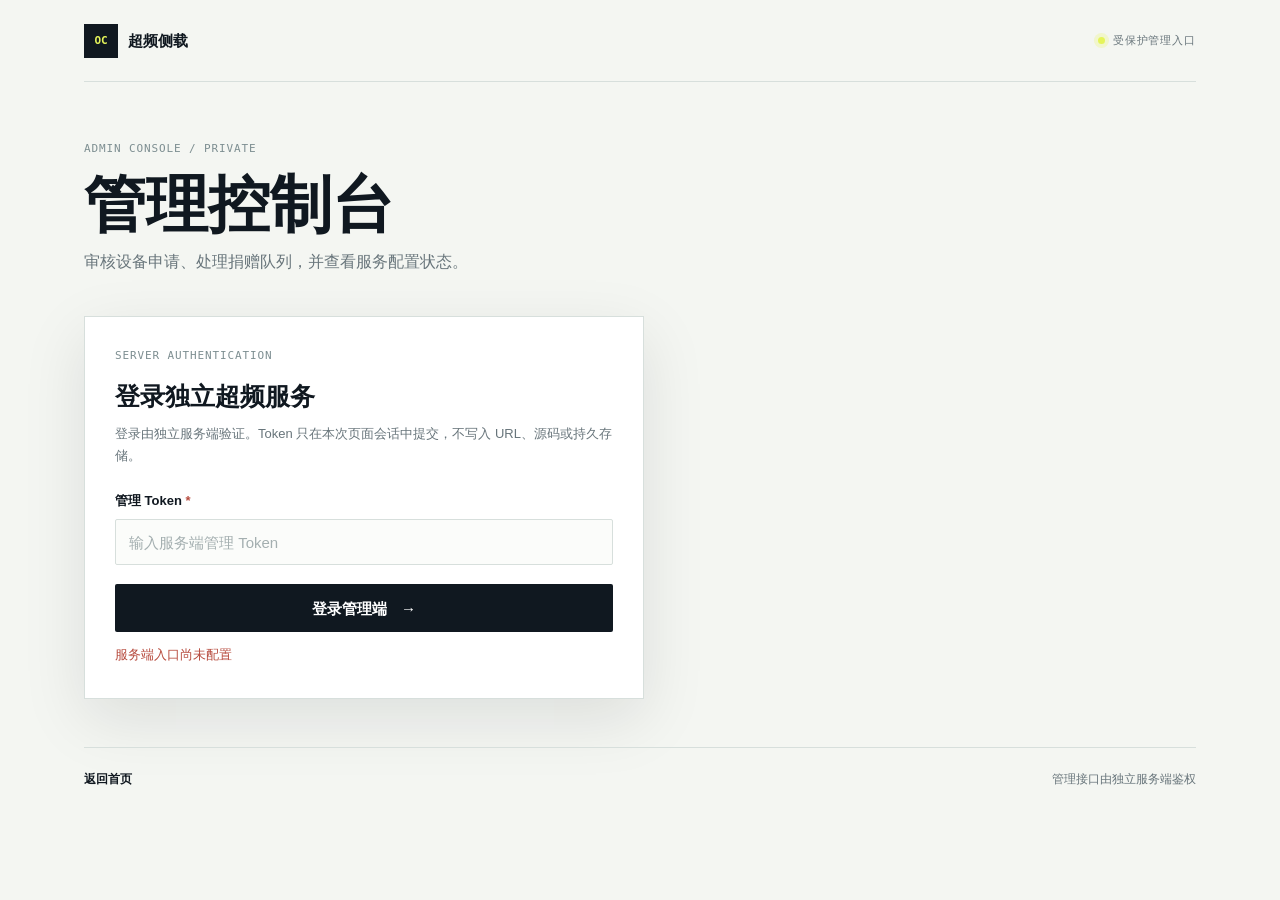
==== admin.html @ ce65103f "建立独立超频公开网站" ====
<!doctype html>
<html lang="zh-CN">
<head>
  <meta charset="utf-8">
  <meta name="viewport" content="width=device-width, initial-scale=1, viewport-fit=cover">
  <meta name="theme-color" content="#101820">
  <meta name="referrer" content="no-referrer">
  <title>管理控制台 · 超频侧载</title>
  <link rel="stylesheet" href="styles.css">
</head>
<body data-page="admin">
  <div class="site-shell compact-shell">
    <header class="topbar">
      <a class="wordmark" href="index.html" aria-label="超频侧载首页"><span class="wordmark-mark" aria-hidden="true">OC</span><span>超频侧载</span></a>
      <span class="service-state"><i class="state-dot"></i>受保护管理入口</span>
    </header>

    <main class="flow-main admin-main">
      <div class="flow-heading">
        <div class="eyebrow">ADMIN CONSOLE / PRIVATE</div>
        <h1>管理控制台</h1>
        <p>审核设备申请、处理捐赠队列，并查看服务配置状态。</p>
      </div>

      <section class="admin-login" data-admin-login-panel>
        <form class="form-card admin-login-card" data-admin-login novalidate>
          <div class="panel-label">SERVER AUTHENTICATION</div>
          <h2>登录独立超频服务</h2>
          <p class="admin-muted">登录由独立服务端验证。Token 只在本次页面会话中提交，不写入 URL、源码或持久存储。</p>
          <label class="field"><span>管理 Token <b>*</b></span><input name="token" type="password" autocomplete="current-password" required placeholder="输入服务端管理 Token"></label>
          <button class="button button-primary button-wide" type="submit"><span>登录管理端</span><span aria-hidden="true">→</span></button>
          <div class="form-status" data-admin-login-status role="status" aria-live="polite"></div>
        </form>
      </section>

      <section class="admin-dashboard" data-admin-dashboard hidden>
        <div class="admin-toolbar">
          <div><span class="panel-label">SESSION</span><strong data-admin-session-label>已连接</strong></div>
          <button class="button button-secondary button-small" type="button" data-admin-logout>退出登录</button>
        </div>
        <div class="admin-grid">
          <article class="admin-card">
            <div class="admin-card-head"><div><span class="panel-label">DONATION QUEUE</span><h2>捐赠队列</h2></div><button class="icon-button" type="button" data-admin-refresh="queue" title="刷新捐赠队列" aria-label="刷新捐赠队列">↻</button></div>
            <div class="metric-row"><strong data-queue-count>--</strong><span>待处理订单</span></div>
            <div class="admin-list" data-queue-list><div class="empty-state">登录后读取队列</div></div>
          </article>
          <article class="admin-card">
            <div class="admin-card-head"><div><span class="panel-label">REGISTRATION REVIEW</span><h2>注册审核</h2></div><button class="icon-button" type="button" data-admin-refresh="review" title="刷新注册审核" aria-label="刷新注册审核">↻</button></div>
            <div class="metric-row"><strong data-review-count>--</strong><span>待审核申请</span></div>
            <div class="admin-list" data-review-list><div class="empty-state">登录后读取审核列表</div></div>
          </article>
          <article class="admin-card">
            <div class="admin-card-head"><div><span class="panel-label">DEVICE POLICY</span><h2>设备名单</h2></div><button class="icon-button" type="button" data-admin-refresh="policy" title="刷新设备名单" aria-label="刷新设备名单">↻</button></div>
            <div class="policy-stats"><div><strong data-allow-count>--</strong><span>白名单</span></div><div><strong data-deny-count>--</strong><span>黑名单</span></div></div>
            <div class="policy-actions"><button class="button button-secondary button-small" type="button" data-policy-action="add-allow">加入白名单</button><button class="button button-danger button-small" type="button" data-policy-action="add-deny">加入黑名单</button></div>
          </article>
          <article class="admin-card">
            <div class="admin-card-head"><div><span class="panel-label">SERVICE CONFIG</span><h2>配置状态</h2></div><button class="icon-button" type="button" data-admin-refresh="config" title="刷新配置状态" aria-label="刷新配置状态">↻</button></div>
            <div class="config-list" data-config-list><div class="empty-state">登录后读取配置状态</div></div>
          </article>
          <article class="admin-card admin-card-wide">
            <div class="admin-card-head"><div><span class="panel-label">DONATION SETTINGS</span><h2>捐赠与邮件</h2></div></div>
            <form class="admin-config-form" data-donation-config-form novalidate>
              <div class="field-row"><label class="field"><span>捐赠金额（元）</span><input name="amount" type="number" min="0.01" step="0.01" required placeholder="例如 9.90"></label><label class="field"><span>收款图 HTTPS 地址</span><input name="payment_image" type="url" placeholder="https://..."></label></div>
              <label class="field"><span>页面公告</span><input name="announcement" maxlength="1000" placeholder="到账后自动发注册链接"></label>
              <label class="check-field"><input name="enabled" type="checkbox">启用捐赠下单</label>
              <label class="check-field"><input name="email_otp_enabled" type="checkbox" checked>启用邮箱验证码</label>
              <button class="button button-secondary button-small" type="submit">保存捐赠设置</button>
            </form>
            <form class="admin-config-form" data-smtp-config-form novalidate>
              <div class="field-row"><label class="field"><span>SMTP 主机</span><input name="host" required placeholder="smtp.example.com"></label><label class="field"><span>端口</span><input name="port" type="number" value="465" min="1" max="65535" required></label></div>
              <div class="field-row"><label class="field"><span>发件地址</span><input name="sender" type="email" required placeholder="noreply@example.com"></label><label class="field"><span>用户名</span><input name="username" autocomplete="off"></label></div>
              <label class="field"><span>SMTP 密码</span><input name="password" type="password" autocomplete="new-password" required></label>
              <label class="check-field"><input name="starttls" type="checkbox">使用 STARTTLS</label>
              <button class="button button-secondary button-small" type="submit">保存 SMTP 设置</button>
            </form>
          </article>
          <article class="admin-card admin-card-wide">
            <div class="admin-card-head"><div><span class="panel-label">SIGNED POLICY FILES</span><h2>名单文件</h2></div></div>
            <p class="admin-muted">导入后服务端会重新签名；下载文件包含签名摘要，不包含管理 Token。</p>
            <form class="admin-config-form" data-policy-files-form novalidate>
              <div class="field-row"><label class="field"><span>文件类型</span><select name="name" data-policy-file-name><option value="allowlist">授权名单</option><option value="blacklist">黑名单</option></select></label><label class="field"><span>导入文件</span><input type="file" data-policy-file accept="text/plain,.txt"></label></div>
              <div class="policy-file-actions"><button class="button button-secondary button-small" type="submit">导入并重新签名</button><button class="button button-small" type="button" data-policy-download>下载当前文件</button></div>
            </form>
          </article>
        </div>
        <div class="form-status" data-admin-action-status role="status" aria-live="polite"></div>
      </section>
    </main>
    <footer class="footer"><a href="index.html">返回首页</a><span>管理接口由独立服务端鉴权</span></footer>
  </div>
  <script src="app.js" defer></script>
</body>
</html>
---- styles.css ----
:root {
  color-scheme: light;
  --ink: #101820;
  --ink-soft: #263844;
  --paper: #f4f6f2;
  --card: #ffffff;
  --line: #d7dfdc;
  --muted: #68757b;
  --ice: #cfe6e4;
  --ice-deep: #8fc5c1;
  --acid: #e5f45a;
  --danger: #b74b3e;
  --ok: #237b61;
  --shadow: 0 20px 60px rgba(16, 24, 32, .10);
  font-family: "Segoe UI", Arial, sans-serif;
  color: var(--ink);
  background: var(--paper);
}

* { box-sizing: border-box; }
html { min-width: 320px; background: var(--paper); }
body { min-width: 320px; margin: 0; background: var(--paper); font-size: 15px; line-height: 1.55; -webkit-font-smoothing: antialiased; }
[hidden] { display: none !important; }
a { color: inherit; text-decoration: none; }
button, input { font: inherit; }
button { cursor: pointer; }
button:disabled { cursor: not-allowed; opacity: .6; }
a:focus-visible, button:focus-visible, input:focus-visible { outline: 3px solid rgba(95, 153, 149, .42); outline-offset: 3px; }

.site-shell { width: min(1180px, 100%); margin: 0 auto; padding: 0 34px; }
.compact-shell { max-width: 1180px; }
.topbar { height: 82px; display: flex; align-items: center; justify-content: space-between; border-bottom: 1px solid var(--line); }
.wordmark { display: inline-flex; align-items: center; gap: 10px; font-weight: 800; }
.wordmark-mark { width: 34px; height: 34px; display: grid; place-items: center; background: var(--ink); color: var(--acid); font-family: Consolas, monospace; font-size: 11px; }
.service-state { display: inline-flex; align-items: center; gap: 8px; color: var(--muted); font-family: Consolas, monospace; font-size: 11px; letter-spacing: .08em; text-transform: uppercase; }
.state-dot { width: 7px; height: 7px; border-radius: 50%; background: var(--acid); box-shadow: 0 0 0 4px rgba(229, 244, 90, .25); }
.service-state.is-error .state-dot { background: var(--danger); box-shadow: 0 0 0 4px rgba(183, 75, 62, .14); }
.topbar-link { color: var(--muted); font-family: Consolas, monospace; font-size: 11px; letter-spacing: .08em; text-transform: uppercase; }
.topbar-link:hover { color: var(--ink); }

main { padding: 70px 0 62px; }
.home-intro { max-width: 790px; padding: 10px 0 72px; }
.eyebrow, .panel-label, .panel-index, .trust-number, .side-caption { font-family: Consolas, monospace; font-size: 11px; letter-spacing: .08em; text-transform: uppercase; }
.eyebrow, .panel-label { color: #7d8e91; }
.home-intro h1 { margin: 18px 0 24px; font-size: 78px; line-height: 1.05; font-weight: 800; }
.home-intro h1 em, .side-note h2 em { color: #5f9995; font-style: normal; }
.lede { max-width: 610px; margin: 0; color: var(--muted); font-size: 17px; line-height: 1.8; }
.home-actions { display: flex; flex-wrap: wrap; gap: 12px; margin-top: 34px; }
.button { min-height: 48px; display: inline-flex; align-items: center; justify-content: center; gap: 14px; padding: 0 20px; border: 1px solid transparent; border-radius: 2px; font-weight: 800; transition: transform .2s, background .2s, border-color .2s, box-shadow .2s; }
.button:hover { transform: translateY(-2px); }
.button-primary { background: var(--ink); color: #fff; }
.button-primary:hover { background: var(--ink-soft); box-shadow: 0 10px 24px rgba(16, 24, 32, .15); }
.button-secondary { border-color: #9ab7b3; background: var(--ice); color: var(--ink); }
.button-secondary:hover { background: #b9dcd8; }
.button-small { min-height: 44px; padding: 0 15px; font-size: 13px; white-space: nowrap; }
.button-wide { width: 100%; }
.home-grid { display: grid; grid-template-columns: 1fr 1fr; gap: 16px; }
.feature-panel { min-height: 255px; display: flex; flex-direction: column; align-items: flex-start; padding: 30px; }
.feature-panel-dark { background: var(--ink); color: #fff; }
.feature-panel-accent { background: var(--acid); }
.panel-index { opacity: .64; }
.feature-panel h2 { margin: 38px 0 10px; font-size: 26px; }
.feature-panel p { max-width: 340px; margin: 0; color: rgba(255, 255, 255, .65); line-height: 1.7; }
.feature-panel-accent p { color: #536016; }
.text-link { margin-top: auto; padding-bottom: 3px; border-bottom: 1px solid rgba(255, 255, 255, .42); color: #fff; font-weight: 800; }
.text-link-dark { border-color: rgba(16, 24, 32, .35); color: var(--ink); }
.trust-strip { display: grid; grid-template-columns: repeat(3, 1fr); gap: 18px; padding: 25px 0; border-bottom: 1px solid var(--line); color: var(--muted); }
.trust-strip > div { display: flex; align-items: center; gap: 13px; }
.trust-number { color: #5f9995; }
.status-panel { display: flex; align-items: center; justify-content: space-between; gap: 24px; padding: 20px 0; }
.status-panel strong { display: block; margin-top: 5px; font-size: 15px; }
.status-copy { color: var(--muted); font-size: 13px; }
.footer { display: flex; justify-content: space-between; gap: 20px; padding: 22px 0 30px; border-top: 1px solid var(--line); color: var(--muted); font-size: 12px; }
.footer a { color: var(--ink); font-weight: 700; }

.flow-main { padding-top: 58px; }
.flow-heading { max-width: 700px; margin-bottom: 42px; }
.flow-heading h1 { margin: 16px 0 12px; font-size: 62px; line-height: 1.04; }
.flow-heading p { margin: 0; color: var(--muted); font-size: 16px; }
.form-layout, .donate-layout { display: grid; grid-template-columns: minmax(0, 1fr) 310px; align-items: start; gap: 74px; }
.form-card { padding: 30px; border: 1px solid var(--line); background: var(--card); box-shadow: var(--shadow); }
.field { display: grid; gap: 8px; margin-bottom: 19px; }
.field > span { font-size: 13px; font-weight: 800; }
.field b { color: var(--danger); }
.field input { width: 100%; height: 46px; padding: 0 13px; border: 1px solid var(--line); border-radius: 2px; outline: none; background: #fbfcfa; color: var(--ink); }
.field input::placeholder { color: #a4afb0; }
.field input:focus { border-color: #65a29d; background: #fff; }
.field small { color: var(--muted); font-size: 12px; }
.field-row { display: grid; grid-template-columns: 1fr 1fr; gap: 14px; }
.input-with-action { display: flex; align-items: center; gap: 8px; }
.input-with-action input { min-width: 0; }
.code-hint { color: var(--muted); font-size: 11px; white-space: nowrap; }
.email-field { padding-top: 3px; }
.form-status { min-height: 23px; margin-top: 13px; color: var(--muted); font-size: 13px; }
.form-status.is-ok { color: var(--ok); }
.form-status.is-error { color: var(--danger); }
.form-status.is-loading { color: #5f9995; }
.side-note { padding-top: 6px; }
.side-note-number { color: #7d8e91; font-family: Consolas, monospace; font-size: 12px; }
.side-note h2 { margin: 32px 0 18px; font-size: 32px; line-height: 1.1; }
.side-note p { margin: 0; color: var(--muted); line-height: 1.8; }
.side-rule { width: 58px; height: 3px; margin: 34px 0 17px; background: var(--acid); }
.side-caption { color: #829193; }

.payment-card { position: relative; min-height: 430px; padding: 27px; background: var(--ink); color: #fff; }
.payment-meta, .order-result-head { display: flex; align-items: center; justify-content: space-between; gap: 12px; }
.payment-meta .panel-label { color: #8da3a4; }
.payment-state { color: var(--acid); font-family: Consolas, monospace; font-size: 11px; }
.amount-line { display: flex; align-items: end; justify-content: space-between; padding: 42px 0 17px; border-bottom: 1px solid rgba(255, 255, 255, .16); }
.amount-line span { color: #aab9ba; font-size: 13px; }
.amount-line strong { font-size: 32px; line-height: 1.2; }
.announcement { margin: 19px 0 22px; color: #c2cdcd; line-height: 1.7; white-space: pre-wrap; }
.payment-image-wrap { max-width: 240px; margin: 0 auto; padding: 11px; background: #fff; }
.payment-image-wrap img { display: block; width: 100%; height: auto; }
.payment-unavailable { padding: 16px; border: 1px dashed rgba(255, 255, 255, .27); color: #aab9ba; font-size: 13px; text-align: center; }
.order-result { margin-top: 23px; padding-top: 20px; border-top: 1px solid rgba(255, 255, 255, .16); }
.order-result strong { display: block; margin: 14px 0 5px; font-size: 19px; }
.order-result p { margin: 0 0 16px; color: #aab9ba; font-size: 13px; }
.order-result .button-secondary { border-color: var(--acid); background: var(--acid); }
.live-pill { display: inline-flex; align-items: center; gap: 6px; color: #aab9ba; font-family: Consolas, monospace; font-size: 10px; letter-spacing: .06em; text-transform: uppercase; }
.live-pill i { width: 5px; height: 5px; border-radius: 50%; background: var(--acid); }
.is-unavailable .payment-state { color: #f1a39a; }
.is-unavailable .amount-line strong { color: #94a2a3; }

.admin-main { padding-bottom: 48px; }
.admin-login { max-width: 560px; }
.admin-login-card h2 { margin: 13px 0 7px; font-size: 25px; }
.admin-muted { margin: 0 0 24px; color: var(--muted); font-size: 13px; line-height: 1.7; }
.admin-dashboard[hidden], .admin-login[hidden] { display: none; }
.admin-toolbar { display: flex; align-items: center; justify-content: space-between; margin-bottom: 19px; padding-bottom: 19px; border-bottom: 1px solid var(--line); }
.admin-toolbar strong { display: block; margin-top: 4px; font-size: 14px; }
.admin-grid { display: grid; grid-template-columns: repeat(2, minmax(0, 1fr)); gap: 16px; }
.admin-card { min-height: 250px; padding: 23px; border: 1px solid var(--line); background: var(--card); }
.admin-card-wide { grid-column: 1 / -1; min-height: 0; }
.admin-card-head { display: flex; align-items: flex-start; justify-content: space-between; gap: 14px; }
.admin-card h2 { margin: 7px 0 0; font-size: 21px; }
.icon-button { width: 34px; height: 34px; border: 1px solid var(--line); border-radius: 2px; background: var(--paper); color: var(--ink); font-size: 20px; line-height: 1; }
.metric-row { display: flex; align-items: baseline; gap: 10px; padding: 24px 0 13px; border-bottom: 1px solid var(--line); }
.metric-row strong { font-size: 34px; }
.metric-row span, .policy-stats span { color: var(--muted); font-size: 12px; }
.admin-list { margin-top: 6px; }
.admin-list-row { display: flex; align-items: center; justify-content: space-between; gap: 14px; padding: 12px 0; border-bottom: 1px solid #edf0ee; }
.admin-list-row strong, .admin-list-row span { display: block; }
.admin-list-row strong { max-width: 210px; overflow: hidden; font-size: 12px; text-overflow: ellipsis; white-space: nowrap; }
.admin-list-row span { margin-top: 3px; color: var(--muted); font-size: 11px; }
.text-action { padding: 4px 0; border: 0; background: transparent; color: #438c87; font-size: 11px; font-weight: 800; white-space: nowrap; }
.text-action:hover { text-decoration: underline; }
.text-action-danger { color: var(--danger); }
.empty-state { padding: 17px 0; color: var(--muted); font-size: 12px; }
.policy-stats { display: grid; grid-template-columns: 1fr 1fr; gap: 1px; margin-top: 26px; background: var(--line); }
.policy-stats > div { padding: 16px 13px; background: var(--card); }
.policy-stats strong, .policy-stats span { display: block; }
.policy-stats strong { font-size: 29px; }
.policy-lists { display: grid; grid-template-columns: 1fr 1fr; gap: 14px; margin-top: 17px; }
.policy-lists b { font-size: 11px; }
.policy-list { max-height: 138px; overflow: auto; }
.policy-list-row { display: flex; align-items: center; justify-content: space-between; gap: 6px; padding: 8px 0; border-bottom: 1px solid #edf0ee; }
.policy-list-row code { min-width: 0; overflow: hidden; font-size: 10px; text-overflow: ellipsis; white-space: nowrap; }
.policy-actions { display: flex; flex-wrap: wrap; gap: 8px; margin-top: 19px; }
.button-danger { border-color: #d9aaa5; background: #fff4f2; color: var(--danger); }
.button-danger:hover { background: #ffe7e3; }
.config-list { margin-top: 23px; }
.config-row { display: flex; justify-content: space-between; gap: 15px; padding: 12px 0; border-bottom: 1px solid #edf0ee; font-size: 13px; }
.config-row span { color: var(--muted); }
.config-row strong { font-size: 12px; }
.config-row strong.is-ok { color: var(--ok); }
.config-row strong.is-muted { color: var(--muted); }
.admin-config-form { display: grid; gap: 14px; margin-top: 22px; padding-top: 20px; border-top: 1px solid var(--line); }
.admin-config-form .field { margin: 0; }
.admin-config-form input[type="file"], .admin-config-form select { width: 100%; min-height: 46px; padding: 9px 11px; border: 1px solid var(--line); border-radius: 2px; background: #fbfcfa; color: var(--ink); }
.check-field { display: inline-flex; align-items: center; gap: 9px; width: fit-content; color: var(--muted); font-size: 13px; }
.check-field input { width: 17px; height: 17px; accent-color: var(--ok); }
.policy-file-actions, .row-actions { display: flex; align-items: center; gap: 13px; }
.admin-list-row > div:first-child { min-width: 0; }

@media (max-width: 800px) {
  .site-shell { padding: 0 20px; }
  .home-intro { padding-bottom: 50px; }
  .form-layout, .donate-layout { grid-template-columns: 1fr; gap: 42px; }
  .side-note { order: -1; max-width: 540px; }
  .side-note h2 { margin-top: 17px; }
  .payment-card { min-height: 0; }
  .flow-main { padding-top: 43px; }
}
@media (max-width: 700px) {
  .admin-grid { grid-template-columns: 1fr; }
  .admin-card-wide { grid-column: auto; }
  .admin-toolbar { align-items: flex-start; flex-direction: column; gap: 15px; }
}
@media (max-width: 560px) {
  .topbar { height: 70px; }
  .service-state, .topbar-link { font-size: 9px; }
  .home-intro h1 { font-size: 43px; }
  .flow-heading h1 { font-size: 38px; }
  .lede { font-size: 15px; }
  .home-grid { grid-template-columns: 1fr; }
  .feature-panel { min-height: 215px; }
  .trust-strip { grid-template-columns: 1fr; gap: 10px; }
  .status-panel { align-items: flex-start; flex-direction: column; gap: 7px; }
  .footer { flex-direction: column; gap: 7px; }
  .form-card { padding: 22px 18px; }
  .field-row { grid-template-columns: 1fr; gap: 0; }
  .input-with-action { align-items: stretch; flex-wrap: wrap; }
  .input-with-action input { flex: 1 1 180px; }
  .code-hint { width: 100%; }
  .payment-card { padding: 22px 18px; }
}
@media (prefers-reduced-motion: reduce) {
  *, *::before, *::after { scroll-behavior: auto !important; transition: none !important; }
}
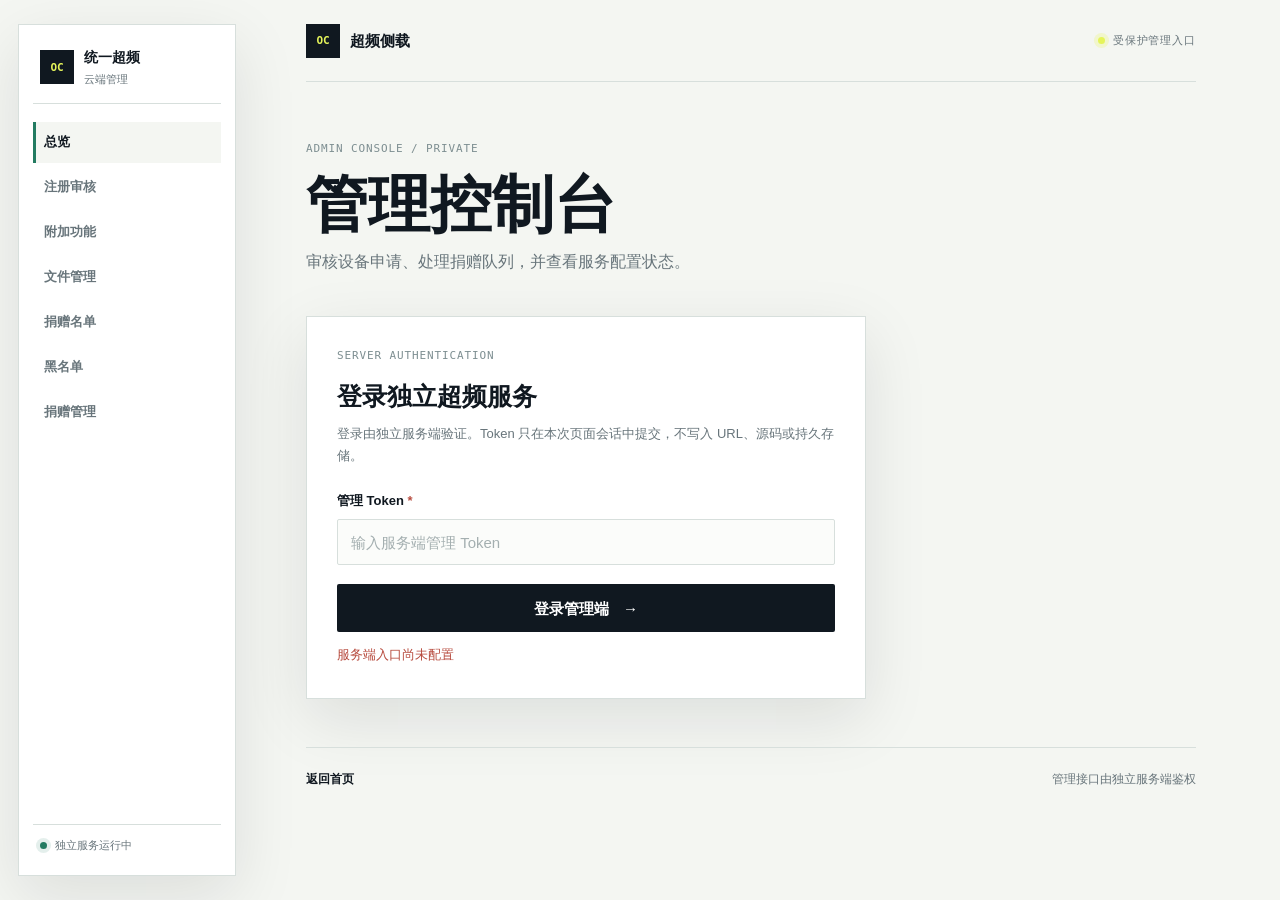
==== commit 45e609e5: "同步云端管理工作台和当前收款码" ====
--- a/admin.html
+++ b/admin.html
@@ -9,7 +9,20 @@
   <link rel="stylesheet" href="styles.css">
 </head>
 <body data-page="admin">
-  <div class="site-shell compact-shell">
+  <div class="site-shell compact-shell admin-shell">
+    <aside class="admin-sidebar" aria-label="云端管理导航">
+      <a class="admin-side-brand" href="index.html"><span class="admin-side-logo">OC</span><span><b>统一超频</b><small>云端管理</small></span></a>
+      <nav class="admin-side-nav">
+        <a class="admin-side-link is-active" href="#admin-dashboard">总览</a>
+        <a class="admin-side-link" href="#admin-review">注册审核</a>
+        <a class="admin-side-link" href="#admin-additional">附加功能</a>
+        <a class="admin-side-link" href="#admin-files">文件管理</a>
+        <a class="admin-side-link" href="#admin-donations">捐赠名单</a>
+        <a class="admin-side-link" href="#admin-blacklist">黑名单</a>
+        <a class="admin-side-link" href="#admin-email">捐赠管理</a>
+      </nav>
+      <div class="admin-side-foot"><i></i><span>独立服务运行中</span></div>
+    </aside>
     <header class="topbar">
       <a class="wordmark" href="index.html" aria-label="超频侧载首页"><span class="wordmark-mark" aria-hidden="true">OC</span><span>超频侧载</span></a>
       <span class="service-state"><i class="state-dot"></i>受保护管理入口</span>
@@ -33,37 +46,39 @@
         </form>
       </section>
 
-      <section class="admin-dashboard" data-admin-dashboard hidden>
+      <section class="admin-dashboard" id="admin-dashboard" data-admin-dashboard hidden>
         <div class="admin-toolbar">
           <div><span class="panel-label">SESSION</span><strong data-admin-session-label>已连接</strong></div>
           <button class="button button-secondary button-small" type="button" data-admin-logout>退出登录</button>
         </div>
         <div class="admin-grid">
-          <article class="admin-card">
+          <article class="admin-card" id="admin-queue">
             <div class="admin-card-head"><div><span class="panel-label">DONATION QUEUE</span><h2>捐赠队列</h2></div><button class="icon-button" type="button" data-admin-refresh="queue" title="刷新捐赠队列" aria-label="刷新捐赠队列">↻</button></div>
             <div class="metric-row"><strong data-queue-count>--</strong><span>待处理订单</span></div>
             <div class="admin-list" data-queue-list><div class="empty-state">登录后读取队列</div></div>
           </article>
-          <article class="admin-card">
+          <article class="admin-card" id="admin-review">
             <div class="admin-card-head"><div><span class="panel-label">REGISTRATION REVIEW</span><h2>注册审核</h2></div><button class="icon-button" type="button" data-admin-refresh="review" title="刷新注册审核" aria-label="刷新注册审核">↻</button></div>
             <div class="metric-row"><strong data-review-count>--</strong><span>待审核申请</span></div>
             <div class="admin-list" data-review-list><div class="empty-state">登录后读取审核列表</div></div>
           </article>
-          <article class="admin-card">
+          <article class="admin-card" id="admin-donations">
             <div class="admin-card-head"><div><span class="panel-label">DEVICE POLICY</span><h2>设备名单</h2></div><button class="icon-button" type="button" data-admin-refresh="policy" title="刷新设备名单" aria-label="刷新设备名单">↻</button></div>
             <div class="policy-stats"><div><strong data-allow-count>--</strong><span>白名单</span></div><div><strong data-deny-count>--</strong><span>黑名单</span></div></div>
             <div class="policy-actions"><button class="button button-secondary button-small" type="button" data-policy-action="add-allow">加入白名单</button><button class="button button-danger button-small" type="button" data-policy-action="add-deny">加入黑名单</button></div>
           </article>
-          <article class="admin-card">
+          <article class="admin-card" id="admin-blacklist">
             <div class="admin-card-head"><div><span class="panel-label">SERVICE CONFIG</span><h2>配置状态</h2></div><button class="icon-button" type="button" data-admin-refresh="config" title="刷新配置状态" aria-label="刷新配置状态">↻</button></div>
             <div class="config-list" data-config-list><div class="empty-state">登录后读取配置状态</div></div>
           </article>
-          <article class="admin-card admin-card-wide">
+          <article class="admin-card admin-card-wide" id="admin-email">
             <div class="admin-card-head"><div><span class="panel-label">DONATION SETTINGS</span><h2>捐赠与邮件</h2></div></div>
             <form class="admin-config-form" data-donation-config-form novalidate>
-              <div class="field-row"><label class="field"><span>捐赠金额（元）</span><input name="amount" type="number" min="0.01" step="0.01" required placeholder="例如 9.90"></label><label class="field"><span>收款图 HTTPS 地址</span><input name="payment_image" type="url" placeholder="https://..."></label></div>
+              <div class="field-row"><label class="field"><span>捐赠金额（元）</span><input name="amount" type="number" min="0.01" step="0.01" required placeholder="例如 9.90"></label><label class="field"><span>微信收款图 HTTPS 地址</span><input name="wechat_payment" type="url" placeholder="https://..."></label></div>
+              <label class="field"><span>支付宝收款图 HTTPS 地址</span><input name="alipay_payment" type="url" placeholder="https://..."></label>
               <label class="field"><span>页面公告</span><input name="announcement" maxlength="1000" placeholder="到账后自动发注册链接"></label>
               <label class="check-field"><input name="enabled" type="checkbox">启用捐赠下单</label>
+              <label class="check-field"><input name="announcement_enabled" type="checkbox" checked>显示公告入口</label>
               <label class="check-field"><input name="email_otp_enabled" type="checkbox" checked>启用邮箱验证码</label>
               <button class="button button-secondary button-small" type="submit">保存捐赠设置</button>
             </form>
@@ -75,13 +90,17 @@
               <button class="button button-secondary button-small" type="submit">保存 SMTP 设置</button>
             </form>
           </article>
-          <article class="admin-card admin-card-wide">
+          <article class="admin-card admin-card-wide" id="admin-files">
             <div class="admin-card-head"><div><span class="panel-label">SIGNED POLICY FILES</span><h2>名单文件</h2></div></div>
             <p class="admin-muted">导入后服务端会重新签名；下载文件包含签名摘要，不包含管理 Token。</p>
             <form class="admin-config-form" data-policy-files-form novalidate>
               <div class="field-row"><label class="field"><span>文件类型</span><select name="name" data-policy-file-name><option value="allowlist">授权名单</option><option value="blacklist">黑名单</option></select></label><label class="field"><span>导入文件</span><input type="file" data-policy-file accept="text/plain,.txt"></label></div>
               <div class="policy-file-actions"><button class="button button-secondary button-small" type="submit">导入并重新签名</button><button class="button button-small" type="button" data-policy-download>下载当前文件</button></div>
             </form>
+          </article>
+          <article class="admin-card admin-card-wide" id="admin-additional">
+            <div class="admin-card-head"><div><span class="panel-label">ADDITIONAL FEATURES</span><h2>附加功能</h2></div></div>
+            <div class="admin-tool-grid"><div><strong>设备授权</strong><span>主板 ID、机型、SoC、内核和驱动由服务端签名校验。</span></div><div><strong>授权清单</strong><span>当前清单和模块公钥使用独立超频密钥，不与 AaTempSpoof 共用。</span></div><div><strong>服务健康</strong><span>API、邮件和收款配置状态会显示在配置卡片中。</span></div></div>
           </article>
         </div>
         <div class="form-status" data-admin-action-status role="status" aria-live="polite"></div>
--- a/styles.css
+++ b/styles.css
@@ -172,6 +172,54 @@
 .check-field input { width: 17px; height: 17px; accent-color: var(--ok); }
 .policy-file-actions, .row-actions { display: flex; align-items: center; gap: 13px; }
 .admin-list-row > div:first-child { min-width: 0; }
+.admin-shell { position: relative; max-width: 1320px; padding-left: 256px; }
+.admin-sidebar { position: fixed; left: max(18px, calc((100vw - 1320px) / 2)); top: 24px; bottom: 24px; width: 218px; display: flex; flex-direction: column; gap: 18px; padding: 18px 14px; border: 1px solid var(--line); background: var(--card); box-shadow: var(--shadow); }
+.admin-side-brand { display: flex; align-items: center; gap: 10px; padding: 4px 7px 15px; border-bottom: 1px solid var(--line); }
+.admin-side-logo { display: grid; width: 34px; height: 34px; place-items: center; background: var(--ink); color: var(--acid); font: 700 11px/1 Consolas, monospace; }
+.admin-side-brand b, .admin-side-brand small { display: block; }.admin-side-brand b { font-size: 14px; }.admin-side-brand small { margin-top: 2px; color: var(--muted); font-size: 11px; }
+.admin-side-nav { display: grid; gap: 4px; }.admin-side-link { display: flex; align-items: center; min-height: 41px; padding: 0 11px; color: var(--muted); font-size: 13px; font-weight: 750; }.admin-side-link:hover, .admin-side-link.is-active { background: var(--paper); color: var(--ink); }.admin-side-link.is-active { box-shadow: inset 3px 0 0 var(--ok); }
+.admin-side-foot { display: flex; align-items: center; gap: 8px; margin-top: auto; padding: 12px 7px 3px; border-top: 1px solid var(--line); color: var(--muted); font-size: 11px; }.admin-side-foot i { width: 7px; height: 7px; border-radius: 50%; background: var(--ok); box-shadow: 0 0 0 4px rgba(35,123,97,.12); }
+.admin-tool-grid { display: grid; grid-template-columns: repeat(3, minmax(0,1fr)); gap: 1px; margin-top: 20px; background: var(--line); }.admin-tool-grid > div { min-height: 118px; padding: 16px; background: var(--card); }.admin-tool-grid strong, .admin-tool-grid span { display: block; }.admin-tool-grid strong { font-size: 13px; }.admin-tool-grid span { margin-top: 9px; color: var(--muted); font-size: 12px; line-height: 1.65; }
+
+.sponsor-page { width: min(100% - 32px, 720px); margin: 0 auto; padding: max(28px, env(safe-area-inset-top)) 0 max(32px, env(safe-area-inset-bottom)); color: #18221d; font-family: "Noto Sans SC", "Segoe UI", system-ui, sans-serif; }
+.sponsor-brand { display: flex; align-items: center; gap: 12px; margin-bottom: 20px; }
+.sponsor-mark { display: grid; width: 42px; height: 42px; place-items: center; border: 1px solid #0a6e45; border-radius: 7px; background: #087a4a; color: #fff; font: 700 18px/1 Consolas, monospace; }
+.sponsor-name { font-size: 18px; font-weight: 750; }
+.sponsor-label { margin-top: 2px; color: #66736c; font-size: 13px; }
+.sponsor-surface { overflow: hidden; border: 1px solid #dce5df; border-radius: 8px; background: #fff; box-shadow: 0 12px 38px rgba(28, 52, 40, .08); }
+.sponsor-intro, .sponsor-stage { padding: 30px; }
+.sponsor-stage { border-top: 1px solid #dce5df; }
+.sponsor-stage[hidden], .sponsor-payment-content[hidden], .sponsor-queue-action[hidden], .sponsor-modal[hidden] { display: none; }
+.sponsor-eyebrow { margin: 0 0 10px; color: #087a4a; font-size: 13px; font-weight: 750; }
+.sponsor-intro h1 { margin: 0; font-size: 34px; line-height: 1.2; }
+.sponsor-lead { max-width: 560px; margin: 14px 0 0; color: #66736c; font-size: 16px; line-height: 1.75; }
+.sponsor-threshold { display: flex; align-items: baseline; justify-content: space-between; gap: 16px; margin-top: 24px; padding: 17px 18px; border-left: 4px solid #c88716; background: #fff6df; }
+.sponsor-threshold span { color: #785410; font-size: 14px; }
+.sponsor-threshold strong { color: #5b3d08; font-size: 20px; }
+.sponsor-stage h2 { margin: 0 0 8px; font-size: 20px; line-height: 1.35; }
+.sponsor-stage-copy { margin: 0 0 22px; color: #66736c; font-size: 14px; line-height: 1.7; }
+.sponsor-stage label:not(.sponsor-confirm) { display: block; margin-bottom: 8px; font-size: 14px; font-weight: 700; }
+.sponsor-stage input[type=email] { width: 100%; height: 48px; padding: 0 13px; border: 1px solid #b8c8bf; border-radius: 6px; outline: none; color: #18221d; background: #fff; }
+.sponsor-stage input[type=email]:focus { border-color: #087a4a; box-shadow: 0 0 0 3px rgba(8, 122, 74, .13); }
+.sponsor-field-note { margin: 8px 0 0; color: #b43c35; font-size: 13px; line-height: 1.55; }
+.sponsor-confirm { display: flex; align-items: flex-start; gap: 10px; margin: 20px 0; color: #3f4d46; font-size: 14px; font-weight: 500; line-height: 1.55; cursor: pointer; }
+.sponsor-confirm input { width: 18px; height: 18px; margin: 1px 0 0; accent-color: #087a4a; }
+.sponsor-primary { width: 100%; min-height: 48px; border: 0; border-radius: 6px; background: #087a4a; color: #fff; font-weight: 750; cursor: pointer; }
+.sponsor-primary:hover { background: #075f3b; }
+.sponsor-primary:disabled { cursor: wait; opacity: .66; }
+.sponsor-message { min-height: 22px; margin: 12px 0 0; color: #b43c35; font-size: 13px; text-align: center; }
+.sponsor-payment-head { display: flex; align-items: flex-start; justify-content: space-between; gap: 18px; margin-bottom: 20px; }
+.sponsor-status { flex: 0 0 auto; padding: 5px 8px; border: 1px solid #9ccbb4; border-radius: 5px; background: #edf8f2; color: #075f3b; font-size: 12px; font-weight: 750; }
+.sponsor-queue-box { margin-bottom: 22px; padding: 18px; border: 1px solid #dce5df; background: #f8faf9; }
+.sponsor-queue-position { color: #18221d; font-size: 22px; font-weight: 800; line-height: 1.3; }
+.sponsor-queue-message { margin: 7px 0 0; color: #66736c; font-size: 14px; line-height: 1.65; }
+.sponsor-queue-action { margin-top: 16px; }
+.sponsor-amount-band { display: grid; grid-template-columns: 1fr auto; align-items: center; gap: 16px; margin-bottom: 24px; padding: 18px; border: 1px solid #e5c77d; background: #fff6df; }
+.sponsor-amount-label { color: #785410; font-size: 13px; }.sponsor-amount-help { margin-top: 5px; color: #705b2d; font-size: 13px; }.sponsor-amount-value { color: #4f3508; font: 800 30px/1 Consolas, monospace; }
+.sponsor-payment-methods { display: grid; grid-template-columns: repeat(2, minmax(0, 1fr)); align-items: start; gap: 18px; }.sponsor-payment-method { min-width: 0; }.sponsor-payment-method-head { min-height: 64px; margin-bottom: 10px; text-align: center; }.sponsor-payment-method-head h3 { margin: 0; font-size: 17px; }.sponsor-payment-method-head p { margin: 4px 0 0; color: #66736c; font-size: 12px; }.sponsor-qr-wrap { width: min(100%, 300px); margin: 0 auto; }.sponsor-qr-wrap img { display: block; width: 100%; height: auto; border: 1px solid #dce5df; }.sponsor-payment-unavailable { padding: 28px 10px; border: 1px dashed #b8c8bf; color: #66736c; font-size: 13px; text-align: center; }
+.sponsor-steps { display: grid; gap: 10px; margin: 22px 0 0; padding: 0; list-style: none; counter-reset: step; }.sponsor-steps li { position: relative; padding-left: 34px; color: #46534c; font-size: 14px; line-height: 1.6; counter-increment: step; }.sponsor-steps li::before { content: counter(step); position: absolute; left: 0; top: 1px; display: grid; width: 23px; height: 23px; place-items: center; border: 1px solid #9fb1a7; border-radius: 50%; color: #075f3b; font: 700 12px/1 Consolas, monospace; }
+.sponsor-timer { margin: 18px 0 0; color: #66736c; font-size: 13px; text-align: center; }.sponsor-success { margin-top: 22px; padding: 16px 18px; border-left: 4px solid #087a4a; background: #edf8f2; color: #28533e; font-size: 14px; line-height: 1.65; }.sponsor-secondary { display: block; margin: 18px auto 0; border: 0; background: transparent; color: #075f3b; font-size: 13px; text-decoration: underline; cursor: pointer; }.sponsor-footer { display: flex; justify-content: space-between; gap: 12px; padding: 18px 4px 0; color: #7a8780; font-size: 12px; }.sponsor-footer a { color: #075f3b; }
+.sponsor-announcement-trigger { position: fixed; top: max(12px, env(safe-area-inset-top)); right: max(14px, env(safe-area-inset-right)); z-index: 25; min-height: 36px; padding: 7px 12px; border: 1px solid #9ccbb4; border-radius: 999px; background: rgba(255,255,255,.94); color: #075f3b; font-size: 12px; font-weight: 750; box-shadow: 0 8px 22px rgba(28,52,40,.12); cursor: pointer; }.sponsor-modal { position: fixed; inset: 0; z-index: 40; display: grid; place-items: center; padding: 24px; background: rgba(24,34,29,.48); }.sponsor-dialog { width: min(100%, 520px); max-height: min(78vh,620px); overflow: auto; border: 1px solid #c6d8ce; border-radius: 12px; background: #fff; box-shadow: 0 24px 70px rgba(18,35,27,.22); }.sponsor-dialog-head { display: flex; align-items: flex-start; justify-content: space-between; gap: 16px; padding: 20px 22px 14px; border-bottom: 1px solid #dce5df; }.sponsor-dialog h2 { margin: 0; font-size: 22px; }.sponsor-dismiss { display: grid; width: 32px; height: 32px; place-items: center; border: 1px solid #dce5df; border-radius: 50%; background: #fff; color: #66736c; font-size: 21px; cursor: pointer; }.sponsor-dialog-body { padding: 20px 22px 22px; color: #3f4d46; font-size: 15px; line-height: 1.75; white-space: pre-wrap; overflow-wrap: anywhere; }.sponsor-dialog .sponsor-primary { width: calc(100% - 44px); margin: 0 22px 22px; }
 
 @media (max-width: 800px) {
   .site-shell { padding: 0 20px; }
@@ -181,11 +229,19 @@
   .side-note h2 { margin-top: 17px; }
   .payment-card { min-height: 0; }
   .flow-main { padding-top: 43px; }
+  .admin-shell { padding-left: 20px; }
+  .admin-sidebar { position: static; width: auto; margin-top: 16px; padding: 10px; }
+  .admin-side-brand { padding-bottom: 10px; }
+  .admin-side-nav { display: flex; gap: 6px; overflow-x: auto; padding-bottom: 2px; }
+  .admin-side-link { flex: 0 0 auto; min-height: 36px; padding: 0 11px; border: 1px solid var(--line); }
+  .admin-side-link.is-active { box-shadow: none; border-color: var(--ok); }
+  .admin-side-foot { display: none; }
 }
 @media (max-width: 700px) {
   .admin-grid { grid-template-columns: 1fr; }
   .admin-card-wide { grid-column: auto; }
   .admin-toolbar { align-items: flex-start; flex-direction: column; gap: 15px; }
+  .admin-tool-grid { grid-template-columns: 1fr; }
 }
 @media (max-width: 560px) {
   .topbar { height: 70px; }
@@ -204,6 +260,19 @@
   .input-with-action input { flex: 1 1 180px; }
   .code-hint { width: 100%; }
   .payment-card { padding: 22px 18px; }
+  .sponsor-page { width: min(100% - 20px, 720px); padding-top: 18px; }
+  .sponsor-intro, .sponsor-stage { padding-left: 20px; padding-right: 20px; }
+  .sponsor-intro { padding-top: 24px; }
+  .sponsor-intro h1 { font-size: 28px; }
+  .sponsor-threshold { align-items: flex-start; flex-direction: column; gap: 4px; }
+  .sponsor-payment-head { gap: 10px; }
+  .sponsor-amount-band { grid-template-columns: 1fr; }
+  .sponsor-amount-value { font-size: 28px; }
+  .sponsor-payment-methods { gap: 10px; }
+  .sponsor-payment-method-head { min-height: 58px; margin-bottom: 8px; }
+  .sponsor-payment-method-head h3 { font-size: 15px; }
+  .sponsor-payment-method-head p { font-size: 11px; }
+  .sponsor-footer { flex-direction: column; }
 }
 @media (prefers-reduced-motion: reduce) {
   *, *::before, *::after { scroll-behavior: auto !important; transition: none !important; }
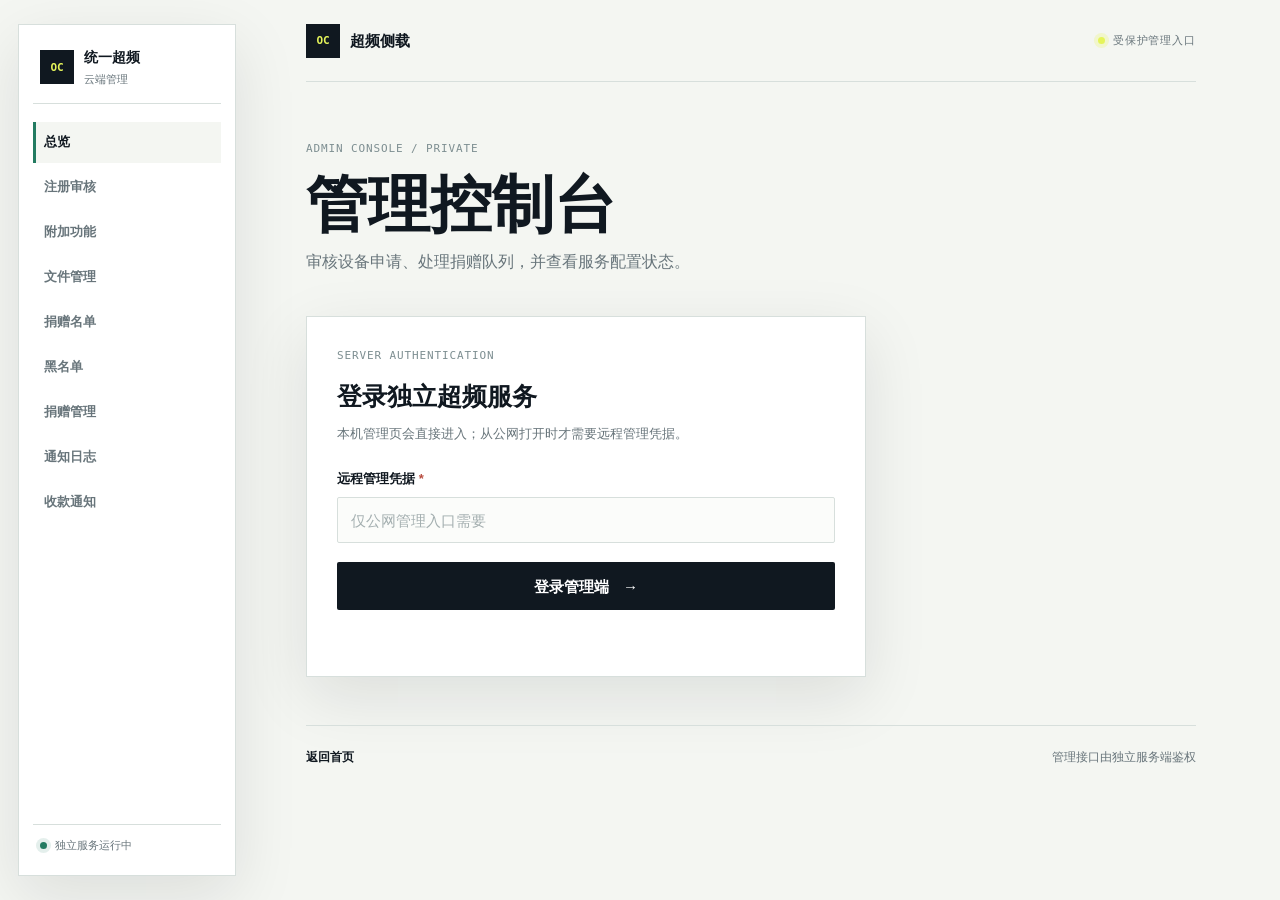
==== commit 1a5376c5: "发布双端通知签名模块和手机配对管理" ====
--- a/admin.html
+++ b/admin.html
@@ -20,6 +20,8 @@
         <a class="admin-side-link" href="#admin-donations">捐赠名单</a>
         <a class="admin-side-link" href="#admin-blacklist">黑名单</a>
         <a class="admin-side-link" href="#admin-email">捐赠管理</a>
+        <a class="admin-side-link" href="#admin-notifications">通知日志</a>
+        <a class="admin-side-link" href="#admin-payment-notifications">收款通知</a>
       </nav>
       <div class="admin-side-foot"><i></i><span>独立服务运行中</span></div>
     </aside>
@@ -39,8 +41,8 @@
         <form class="form-card admin-login-card" data-admin-login novalidate>
           <div class="panel-label">SERVER AUTHENTICATION</div>
           <h2>登录独立超频服务</h2>
-          <p class="admin-muted">登录由独立服务端验证。Token 只在本次页面会话中提交，不写入 URL、源码或持久存储。</p>
-          <label class="field"><span>管理 Token <b>*</b></span><input name="token" type="password" autocomplete="current-password" required placeholder="输入服务端管理 Token"></label>
+          <p class="admin-muted">本机管理页会直接进入；从公网打开时才需要远程管理凭据。</p>
+          <label class="field"><span>远程管理凭据 <b>*</b></span><input name="token" type="password" autocomplete="current-password" required placeholder="仅公网管理入口需要"></label>
           <button class="button button-primary button-wide" type="submit"><span>登录管理端</span><span aria-hidden="true">→</span></button>
           <div class="form-status" data-admin-login-status role="status" aria-live="polite"></div>
         </form>
@@ -102,6 +104,16 @@
             <div class="admin-card-head"><div><span class="panel-label">ADDITIONAL FEATURES</span><h2>附加功能</h2></div></div>
             <div class="admin-tool-grid"><div><strong>设备授权</strong><span>主板 ID、机型、SoC、内核和驱动由服务端签名校验。</span></div><div><strong>授权清单</strong><span>当前清单和模块公钥使用独立超频密钥，不与 AaTempSpoof 共用。</span></div><div><strong>服务健康</strong><span>API、邮件和收款配置状态会显示在配置卡片中。</span></div></div>
           </article>
+          <article class="admin-card admin-card-wide" id="admin-notifications">
+            <div class="admin-card-head"><div><span class="panel-label">PHONE NOTIFICATIONS</span><h2>手机通知日志</h2></div><div class="admin-card-actions"><button class="button button-secondary button-small" type="button" data-phone-pair>复制手机配对密钥</button><button class="icon-button" type="button" data-admin-refresh="notifications" title="刷新手机通知日志" aria-label="刷新手机通知日志">↻</button></div></div>
+            <div class="notification-presence" data-notification-presence>通知设备状态读取中</div>
+            <p class="admin-muted">配对密钥只用于手机到独立超频服务的收款通知签名。</p>
+            <div class="admin-list notification-list" data-notification-list><div class="empty-state">登录后读取手机通知</div></div>
+          </article>
+          <article class="admin-card admin-card-wide" id="admin-payment-notifications">
+            <div class="admin-card-head"><div><span class="panel-label">PAYMENT NOTIFICATIONS</span><h2>收款通知</h2></div><button class="icon-button" type="button" data-admin-refresh="payments" title="刷新收款通知" aria-label="刷新收款通知">↻</button></div>
+            <div class="admin-list notification-list" data-payment-notification-list><div class="empty-state">登录后读取收款通知</div></div>
+          </article>
         </div>
         <div class="form-status" data-admin-action-status role="status" aria-live="polite"></div>
       </section>
--- a/styles.css
+++ b/styles.css
@@ -180,6 +180,8 @@
 .admin-side-nav { display: grid; gap: 4px; }.admin-side-link { display: flex; align-items: center; min-height: 41px; padding: 0 11px; color: var(--muted); font-size: 13px; font-weight: 750; }.admin-side-link:hover, .admin-side-link.is-active { background: var(--paper); color: var(--ink); }.admin-side-link.is-active { box-shadow: inset 3px 0 0 var(--ok); }
 .admin-side-foot { display: flex; align-items: center; gap: 8px; margin-top: auto; padding: 12px 7px 3px; border-top: 1px solid var(--line); color: var(--muted); font-size: 11px; }.admin-side-foot i { width: 7px; height: 7px; border-radius: 50%; background: var(--ok); box-shadow: 0 0 0 4px rgba(35,123,97,.12); }
 .admin-tool-grid { display: grid; grid-template-columns: repeat(3, minmax(0,1fr)); gap: 1px; margin-top: 20px; background: var(--line); }.admin-tool-grid > div { min-height: 118px; padding: 16px; background: var(--card); }.admin-tool-grid strong, .admin-tool-grid span { display: block; }.admin-tool-grid strong { font-size: 13px; }.admin-tool-grid span { margin-top: 9px; color: var(--muted); font-size: 12px; line-height: 1.65; }
+.notification-presence { margin: 13px 0 4px; color: var(--muted); font-size: 12px; }.notification-row { align-items: flex-start; }.notification-row main { min-width: 0; }.notification-row small { flex: 0 0 auto; color: var(--muted); font-size: 11px; white-space: nowrap; }
+.admin-card-actions { display: flex; align-items: center; gap: 8px; }
 
 .sponsor-page { width: min(100% - 32px, 720px); margin: 0 auto; padding: max(28px, env(safe-area-inset-top)) 0 max(32px, env(safe-area-inset-bottom)); color: #18221d; font-family: "Noto Sans SC", "Segoe UI", system-ui, sans-serif; }
 .sponsor-brand { display: flex; align-items: center; gap: 12px; margin-bottom: 20px; }
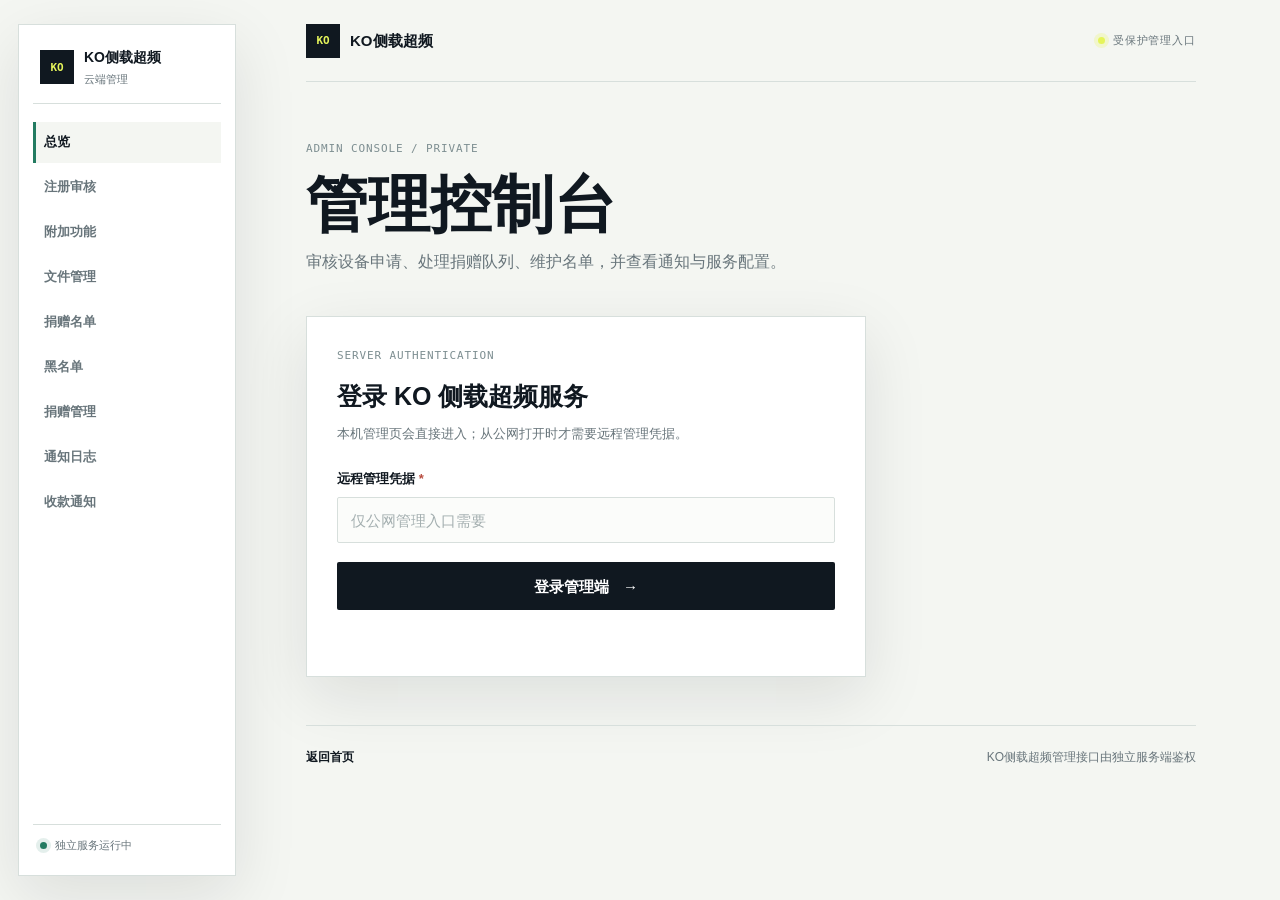
==== commit d14f8778: "发布 KO 侧载超频公开网页和主模块" ====
--- a/admin.html
+++ b/admin.html
@@ -5,13 +5,13 @@
   <meta name="viewport" content="width=device-width, initial-scale=1, viewport-fit=cover">
   <meta name="theme-color" content="#101820">
   <meta name="referrer" content="no-referrer">
-  <title>管理控制台 · 超频侧载</title>
+  <title>管理控制台 · KO侧载超频</title>
   <link rel="stylesheet" href="styles.css">
 </head>
 <body data-page="admin">
   <div class="site-shell compact-shell admin-shell">
     <aside class="admin-sidebar" aria-label="云端管理导航">
-      <a class="admin-side-brand" href="index.html"><span class="admin-side-logo">OC</span><span><b>统一超频</b><small>云端管理</small></span></a>
+      <a class="admin-side-brand" href="index.html"><span class="admin-side-logo">KO</span><span><b>KO侧载超频</b><small>云端管理</small></span></a>
       <nav class="admin-side-nav">
         <a class="admin-side-link is-active" href="#admin-dashboard">总览</a>
         <a class="admin-side-link" href="#admin-review">注册审核</a>
@@ -26,7 +26,7 @@
       <div class="admin-side-foot"><i></i><span>独立服务运行中</span></div>
     </aside>
     <header class="topbar">
-      <a class="wordmark" href="index.html" aria-label="超频侧载首页"><span class="wordmark-mark" aria-hidden="true">OC</span><span>超频侧载</span></a>
+      <a class="wordmark" href="index.html" aria-label="KO侧载超频首页"><span class="wordmark-mark" aria-hidden="true">KO</span><span>KO侧载超频</span></a>
       <span class="service-state"><i class="state-dot"></i>受保护管理入口</span>
     </header>
 
@@ -34,13 +34,13 @@
       <div class="flow-heading">
         <div class="eyebrow">ADMIN CONSOLE / PRIVATE</div>
         <h1>管理控制台</h1>
-        <p>审核设备申请、处理捐赠队列，并查看服务配置状态。</p>
+        <p>审核设备申请、处理捐赠队列、维护名单，并查看通知与服务配置。</p>
       </div>
 
       <section class="admin-login" data-admin-login-panel>
         <form class="form-card admin-login-card" data-admin-login novalidate>
           <div class="panel-label">SERVER AUTHENTICATION</div>
-          <h2>登录独立超频服务</h2>
+          <h2>登录 KO 侧载超频服务</h2>
           <p class="admin-muted">本机管理页会直接进入；从公网打开时才需要远程管理凭据。</p>
           <label class="field"><span>远程管理凭据 <b>*</b></span><input name="token" type="password" autocomplete="current-password" required placeholder="仅公网管理入口需要"></label>
           <button class="button button-primary button-wide" type="submit"><span>登录管理端</span><span aria-hidden="true">→</span></button>
@@ -102,12 +102,12 @@
           </article>
           <article class="admin-card admin-card-wide" id="admin-additional">
             <div class="admin-card-head"><div><span class="panel-label">ADDITIONAL FEATURES</span><h2>附加功能</h2></div></div>
-            <div class="admin-tool-grid"><div><strong>设备授权</strong><span>主板 ID、机型、SoC、内核和驱动由服务端签名校验。</span></div><div><strong>授权清单</strong><span>当前清单和模块公钥使用独立超频密钥，不与 AaTempSpoof 共用。</span></div><div><strong>服务健康</strong><span>API、邮件和收款配置状态会显示在配置卡片中。</span></div></div>
+            <div class="admin-tool-grid"><div><strong>设备授权</strong><span>主板 ID、机型、SoC、内核和驱动由服务端签名校验。</span></div><div><strong>授权清单</strong><span>当前清单和模块公钥使用 KO 侧载超频独立密钥。</span></div><div><strong>服务健康</strong><span>API、邮件和收款配置状态会显示在配置卡片中。</span></div></div>
           </article>
           <article class="admin-card admin-card-wide" id="admin-notifications">
-            <div class="admin-card-head"><div><span class="panel-label">PHONE NOTIFICATIONS</span><h2>手机通知日志</h2></div><div class="admin-card-actions"><button class="button button-secondary button-small" type="button" data-phone-pair>复制手机配对密钥</button><button class="icon-button" type="button" data-admin-refresh="notifications" title="刷新手机通知日志" aria-label="刷新手机通知日志">↻</button></div></div>
+            <div class="admin-card-head"><div><span class="panel-label">PHONE NOTIFICATIONS</span><h2>手机通知日志</h2></div><div class="admin-card-actions"><button class="button button-secondary button-small" type="button" data-phone-pair>复制手机配对密钥</button><button class="button button-small" type="button" data-admin-clear-notifications>清空日志</button><button class="icon-button" type="button" data-admin-refresh="notifications" title="刷新手机通知日志" aria-label="刷新手机通知日志">↻</button></div></div>
             <div class="notification-presence" data-notification-presence>通知设备状态读取中</div>
-            <p class="admin-muted">配对密钥只用于手机到独立超频服务的收款通知签名。</p>
+            <p class="admin-muted">配对密钥只用于手机到 KO 侧载超频服务的收款通知签名。</p>
             <div class="admin-list notification-list" data-notification-list><div class="empty-state">登录后读取手机通知</div></div>
           </article>
           <article class="admin-card admin-card-wide" id="admin-payment-notifications">
@@ -118,7 +118,7 @@
         <div class="form-status" data-admin-action-status role="status" aria-live="polite"></div>
       </section>
     </main>
-    <footer class="footer"><a href="index.html">返回首页</a><span>管理接口由独立服务端鉴权</span></footer>
+    <footer class="footer"><a href="index.html">返回首页</a><span>KO侧载超频管理接口由独立服务端鉴权</span></footer>
   </div>
   <script src="app.js" defer></script>
 </body>
--- a/styles.css
+++ b/styles.css
@@ -70,6 +70,14 @@
 .status-panel { display: flex; align-items: center; justify-content: space-between; gap: 24px; padding: 20px 0; }
 .status-panel strong { display: block; margin-top: 5px; font-size: 15px; }
 .status-copy { color: var(--muted); font-size: 13px; }
+.module-downloads { margin-top: 12px; padding-top: 18px; border-top: 1px solid var(--line); }
+.module-download-row { display: flex; align-items: center; justify-content: space-between; gap: 16px; min-height: 65px; padding: 12px 0; border-bottom: 1px solid var(--line); }
+.module-download-copy { min-width: 0; }
+.module-download-copy strong, .module-download-copy small { display: block; }
+.module-download-copy strong { font-size: 14px; }
+.module-download-copy small { margin-top: 2px; color: var(--muted); font-size: 12px; overflow-wrap: anywhere; }
+.module-download-action { flex: 0 0 auto; color: var(--ok); font-size: 13px; font-weight: 800; white-space: nowrap; }
+.module-download-row:hover .module-download-action { color: var(--ink); }
 .footer { display: flex; justify-content: space-between; gap: 20px; padding: 22px 0 30px; border-top: 1px solid var(--line); color: var(--muted); font-size: 12px; }
 .footer a { color: var(--ink); font-weight: 700; }
 
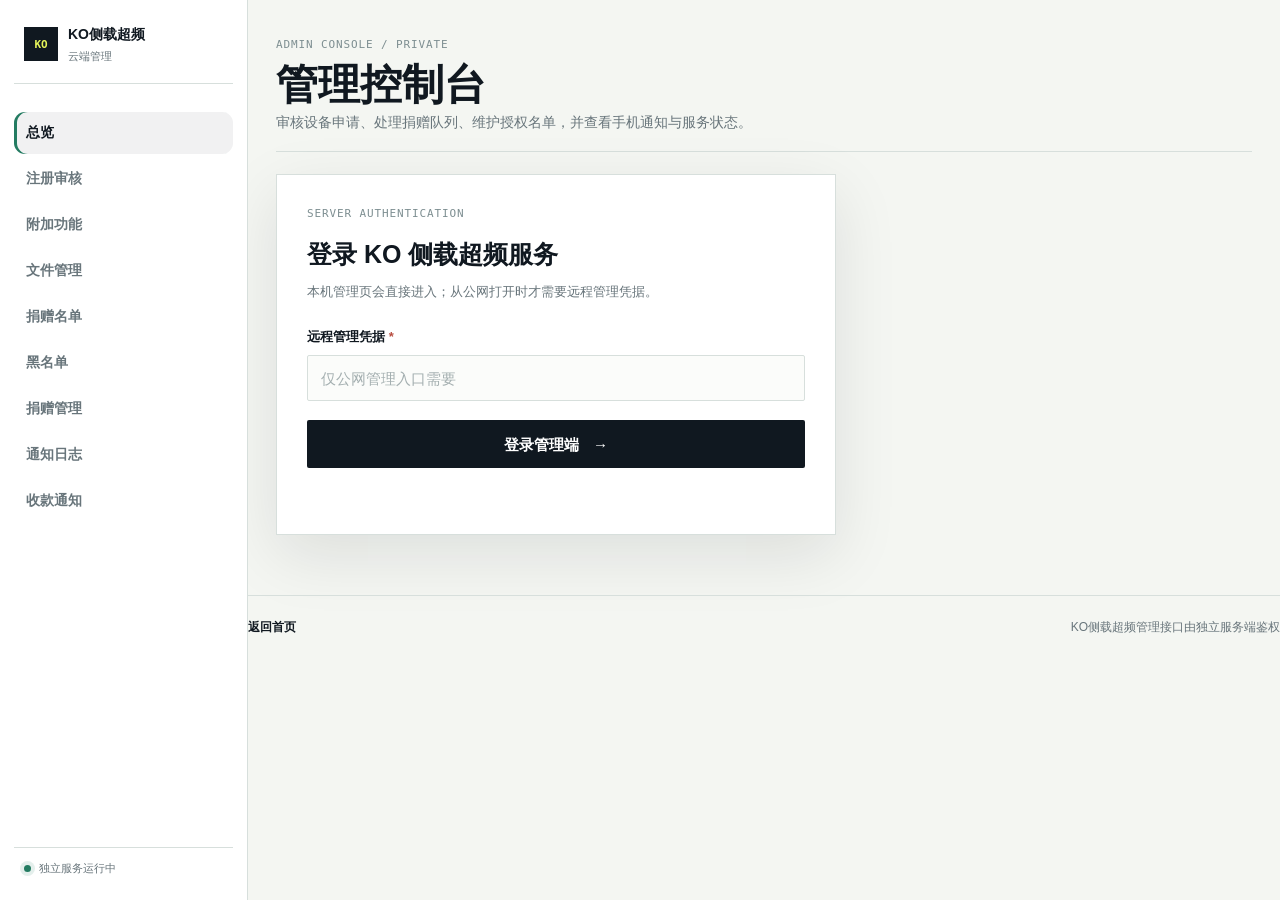
==== commit c5c63c2a: "发布超频生效版与云端管理界面" ====
--- a/admin.html
+++ b/admin.html
@@ -5,7 +5,7 @@
   <meta name="viewport" content="width=device-width, initial-scale=1, viewport-fit=cover">
   <meta name="theme-color" content="#101820">
   <meta name="referrer" content="no-referrer">
-  <title>管理控制台 · KO侧载超频</title>
+  <title>KO侧载超频 · 云端管理</title>
   <link rel="stylesheet" href="styles.css">
 </head>
 <body data-page="admin">
@@ -13,28 +13,28 @@
     <aside class="admin-sidebar" aria-label="云端管理导航">
       <a class="admin-side-brand" href="index.html"><span class="admin-side-logo">KO</span><span><b>KO侧载超频</b><small>云端管理</small></span></a>
       <nav class="admin-side-nav">
-        <a class="admin-side-link is-active" href="#admin-dashboard">总览</a>
-        <a class="admin-side-link" href="#admin-review">注册审核</a>
-        <a class="admin-side-link" href="#admin-additional">附加功能</a>
-        <a class="admin-side-link" href="#admin-files">文件管理</a>
-        <a class="admin-side-link" href="#admin-donations">捐赠名单</a>
-        <a class="admin-side-link" href="#admin-blacklist">黑名单</a>
-        <a class="admin-side-link" href="#admin-email">捐赠管理</a>
-        <a class="admin-side-link" href="#admin-notifications">通知日志</a>
-        <a class="admin-side-link" href="#admin-payment-notifications">收款通知</a>
+        <a class="admin-side-link is-active" data-admin-nav href="#admin-dashboard">总览</a>
+        <a class="admin-side-link" data-admin-nav href="#admin-review">注册审核</a>
+        <a class="admin-side-link" data-admin-nav href="#admin-additional">附加功能</a>
+        <a class="admin-side-link" data-admin-nav href="#admin-files">文件管理</a>
+        <a class="admin-side-link" data-admin-nav href="#admin-donations">捐赠名单</a>
+        <a class="admin-side-link" data-admin-nav href="#admin-blacklist">黑名单</a>
+        <a class="admin-side-link" data-admin-nav href="#admin-email">捐赠管理</a>
+        <a class="admin-side-link" data-admin-nav href="#admin-notifications">通知日志</a>
+        <a class="admin-side-link" data-admin-nav href="#admin-payment-notifications">收款通知</a>
       </nav>
       <div class="admin-side-foot"><i></i><span>独立服务运行中</span></div>
     </aside>
     <header class="topbar">
-      <a class="wordmark" href="index.html" aria-label="KO侧载超频首页"><span class="wordmark-mark" aria-hidden="true">KO</span><span>KO侧载超频</span></a>
-      <span class="service-state"><i class="state-dot"></i>受保护管理入口</span>
+      <a class="wordmark" href="index.html" aria-label="KO侧载超频首页"><span class="wordmark-mark" aria-hidden="true">KO</span><span>KO侧载超频 · 云端管理</span></a>
+      <span class="service-state"><i class="state-dot"></i><span data-admin-top-state>服务运行中</span></span>
     </header>
 
     <main class="flow-main admin-main">
       <div class="flow-heading">
         <div class="eyebrow">ADMIN CONSOLE / PRIVATE</div>
         <h1>管理控制台</h1>
-        <p>审核设备申请、处理捐赠队列、维护名单，并查看通知与服务配置。</p>
+        <p>审核设备申请、处理捐赠队列、维护授权名单，并查看手机通知与服务状态。</p>
       </div>
 
       <section class="admin-login" data-admin-login-panel>
@@ -53,27 +53,42 @@
           <div><span class="panel-label">SESSION</span><strong data-admin-session-label>已连接</strong></div>
           <button class="button button-secondary button-small" type="button" data-admin-logout>退出登录</button>
         </div>
+        <div class="admin-stat-grid" aria-label="服务总览">
+          <a class="admin-stat-card" href="#admin-dashboard"><span class="admin-stat-icon">◉</span><span><small>云端服务</small><strong class="is-ok">运行中</strong><em>KO API 与管理页在线</em></span></a>
+          <a class="admin-stat-card" href="#admin-notifications"><span class="admin-stat-icon">⌁</span><span><small>手机通知</small><strong data-dashboard-phone class="is-muted">读取中</strong><em data-dashboard-phone-time>等待心跳</em></span></a>
+          <a class="admin-stat-card" href="#admin-email"><span class="admin-stat-icon">¥</span><span><small>捐赠配置</small><strong data-dashboard-amount>--</strong><em>收款与邮件自动发链</em></span></a>
+          <a class="admin-stat-card" href="#admin-review"><span class="admin-stat-icon">✓</span><span><small>待审核注册</small><strong data-dashboard-review>--</strong><em>已授权设备由签名名单控制</em></span></a>
+          <a class="admin-stat-card" href="#admin-notifications"><span class="admin-stat-icon">▤</span><span><small>最近通知</small><strong data-dashboard-notifications>--</strong><em>手机通知日志</em></span></a>
+        </div>
+        <div class="admin-entry-card"><div><b>当前安全入口</b><p>手机和其他设备通过这个 KO 独立 API 访问服务；点击地址可复制。</p></div><code data-admin-entry>读取中</code></div>
         <div class="admin-grid">
-          <article class="admin-card" id="admin-queue">
+          <article class="admin-card" data-admin-section="dashboard email" id="admin-queue">
             <div class="admin-card-head"><div><span class="panel-label">DONATION QUEUE</span><h2>捐赠队列</h2></div><button class="icon-button" type="button" data-admin-refresh="queue" title="刷新捐赠队列" aria-label="刷新捐赠队列">↻</button></div>
             <div class="metric-row"><strong data-queue-count>--</strong><span>待处理订单</span></div>
             <div class="admin-list" data-queue-list><div class="empty-state">登录后读取队列</div></div>
           </article>
-          <article class="admin-card" id="admin-review">
+          <article class="admin-card" data-admin-section="dashboard review" id="admin-review">
             <div class="admin-card-head"><div><span class="panel-label">REGISTRATION REVIEW</span><h2>注册审核</h2></div><button class="icon-button" type="button" data-admin-refresh="review" title="刷新注册审核" aria-label="刷新注册审核">↻</button></div>
             <div class="metric-row"><strong data-review-count>--</strong><span>待审核申请</span></div>
             <div class="admin-list" data-review-list><div class="empty-state">登录后读取审核列表</div></div>
           </article>
-          <article class="admin-card" id="admin-donations">
-            <div class="admin-card-head"><div><span class="panel-label">DEVICE POLICY</span><h2>设备名单</h2></div><button class="icon-button" type="button" data-admin-refresh="policy" title="刷新设备名单" aria-label="刷新设备名单">↻</button></div>
-            <div class="policy-stats"><div><strong data-allow-count>--</strong><span>白名单</span></div><div><strong data-deny-count>--</strong><span>黑名单</span></div></div>
-            <div class="policy-actions"><button class="button button-secondary button-small" type="button" data-policy-action="add-allow">加入白名单</button><button class="button button-danger button-small" type="button" data-policy-action="add-deny">加入黑名单</button></div>
+          <article class="admin-card" data-admin-section="dashboard donations" id="admin-donations">
+            <div class="admin-card-head"><div><span class="panel-label">DONATION ALLOWLIST</span><h2>捐赠名单</h2></div><button class="icon-button" type="button" data-admin-refresh="policy" title="刷新捐赠名单" aria-label="刷新捐赠名单">↻</button></div>
+            <div class="metric-row"><strong data-allow-count>--</strong><span>已授权设备</span></div>
+            <div class="policy-actions"><button class="button button-secondary button-small" type="button" data-policy-action="add-allow">加入白名单</button></div>
+            <div class="policy-lists"><div><strong>授权设备 ID / 主板哈希</strong><div class="admin-list" data-allow-list></div></div></div>
           </article>
-          <article class="admin-card" id="admin-blacklist">
+          <article class="admin-card" data-admin-section="dashboard blacklist" id="admin-blacklist">
+            <div class="admin-card-head"><div><span class="panel-label">BLACKLIST</span><h2>黑名单</h2></div><button class="icon-button" type="button" data-admin-refresh="policy" title="刷新黑名单" aria-label="刷新黑名单">↻</button></div>
+            <div class="metric-row"><strong data-deny-count>--</strong><span>已拦截设备</span></div>
+            <div class="policy-actions"><button class="button button-danger button-small" type="button" data-policy-action="add-deny">加入黑名单</button></div>
+            <div class="policy-lists"><div><strong>黑名单 ID / 哈希</strong><div class="admin-list" data-deny-list></div></div></div>
+          </article>
+          <article class="admin-card" data-admin-section="dashboard additional" id="admin-config">
             <div class="admin-card-head"><div><span class="panel-label">SERVICE CONFIG</span><h2>配置状态</h2></div><button class="icon-button" type="button" data-admin-refresh="config" title="刷新配置状态" aria-label="刷新配置状态">↻</button></div>
             <div class="config-list" data-config-list><div class="empty-state">登录后读取配置状态</div></div>
           </article>
-          <article class="admin-card admin-card-wide" id="admin-email">
+          <article class="admin-card admin-card-wide" data-admin-section="email" id="admin-email">
             <div class="admin-card-head"><div><span class="panel-label">DONATION SETTINGS</span><h2>捐赠与邮件</h2></div></div>
             <form class="admin-config-form" data-donation-config-form novalidate>
               <div class="field-row"><label class="field"><span>捐赠金额（元）</span><input name="amount" type="number" min="0.01" step="0.01" required placeholder="例如 9.90"></label><label class="field"><span>微信收款图 HTTPS 地址</span><input name="wechat_payment" type="url" placeholder="https://..."></label></div>
@@ -92,7 +107,7 @@
               <button class="button button-secondary button-small" type="submit">保存 SMTP 设置</button>
             </form>
           </article>
-          <article class="admin-card admin-card-wide" id="admin-files">
+          <article class="admin-card admin-card-wide" data-admin-section="files" id="admin-files">
             <div class="admin-card-head"><div><span class="panel-label">SIGNED POLICY FILES</span><h2>名单文件</h2></div></div>
             <p class="admin-muted">导入后服务端会重新签名；下载文件包含签名摘要，不包含管理 Token。</p>
             <form class="admin-config-form" data-policy-files-form novalidate>
@@ -100,17 +115,17 @@
               <div class="policy-file-actions"><button class="button button-secondary button-small" type="submit">导入并重新签名</button><button class="button button-small" type="button" data-policy-download>下载当前文件</button></div>
             </form>
           </article>
-          <article class="admin-card admin-card-wide" id="admin-additional">
+          <article class="admin-card admin-card-wide" data-admin-section="additional" id="admin-additional">
             <div class="admin-card-head"><div><span class="panel-label">ADDITIONAL FEATURES</span><h2>附加功能</h2></div></div>
             <div class="admin-tool-grid"><div><strong>设备授权</strong><span>主板 ID、机型、SoC、内核和驱动由服务端签名校验。</span></div><div><strong>授权清单</strong><span>当前清单和模块公钥使用 KO 侧载超频独立密钥。</span></div><div><strong>服务健康</strong><span>API、邮件和收款配置状态会显示在配置卡片中。</span></div></div>
           </article>
-          <article class="admin-card admin-card-wide" id="admin-notifications">
+          <article class="admin-card admin-card-wide" data-admin-section="notifications" id="admin-notifications">
             <div class="admin-card-head"><div><span class="panel-label">PHONE NOTIFICATIONS</span><h2>手机通知日志</h2></div><div class="admin-card-actions"><button class="button button-secondary button-small" type="button" data-phone-pair>复制手机配对密钥</button><button class="button button-small" type="button" data-admin-clear-notifications>清空日志</button><button class="icon-button" type="button" data-admin-refresh="notifications" title="刷新手机通知日志" aria-label="刷新手机通知日志">↻</button></div></div>
             <div class="notification-presence" data-notification-presence>通知设备状态读取中</div>
             <p class="admin-muted">配对密钥只用于手机到 KO 侧载超频服务的收款通知签名。</p>
             <div class="admin-list notification-list" data-notification-list><div class="empty-state">登录后读取手机通知</div></div>
           </article>
-          <article class="admin-card admin-card-wide" id="admin-payment-notifications">
+          <article class="admin-card admin-card-wide" data-admin-section="notifications" id="admin-payment-notifications">
             <div class="admin-card-head"><div><span class="panel-label">PAYMENT NOTIFICATIONS</span><h2>收款通知</h2></div><button class="icon-button" type="button" data-admin-refresh="payments" title="刷新收款通知" aria-label="刷新收款通知">↻</button></div>
             <div class="admin-list notification-list" data-payment-notification-list><div class="empty-state">登录后读取收款通知</div></div>
           </article>
@@ -118,6 +133,13 @@
         <div class="form-status" data-admin-action-status role="status" aria-live="polite"></div>
       </section>
     </main>
+    <div class="admin-mobile-tabs" aria-label="移动端管理导航">
+      <a data-admin-nav href="#admin-dashboard" class="is-active">总览</a>
+      <a data-admin-nav href="#admin-review">审核</a>
+      <a data-admin-nav href="#admin-donations">名单</a>
+      <a data-admin-nav href="#admin-email">捐赠</a>
+      <a data-admin-nav href="#admin-notifications">通知</a>
+    </div>
     <footer class="footer"><a href="index.html">返回首页</a><span>KO侧载超频管理接口由独立服务端鉴权</span></footer>
   </div>
   <script src="app.js" defer></script>
--- a/styles.css
+++ b/styles.css
@@ -190,6 +190,10 @@
 .admin-tool-grid { display: grid; grid-template-columns: repeat(3, minmax(0,1fr)); gap: 1px; margin-top: 20px; background: var(--line); }.admin-tool-grid > div { min-height: 118px; padding: 16px; background: var(--card); }.admin-tool-grid strong, .admin-tool-grid span { display: block; }.admin-tool-grid strong { font-size: 13px; }.admin-tool-grid span { margin-top: 9px; color: var(--muted); font-size: 12px; line-height: 1.65; }
 .notification-presence { margin: 13px 0 4px; color: var(--muted); font-size: 12px; }.notification-row { align-items: flex-start; }.notification-row main { min-width: 0; }.notification-row small { flex: 0 0 auto; color: var(--muted); font-size: 11px; white-space: nowrap; }
 .admin-card-actions { display: flex; align-items: center; gap: 8px; }
+.policy-lists { display: grid; gap: 14px; margin-top: 18px; }
+.policy-lists > div > strong { display: block; margin-bottom: 6px; font-size: 12px; }
+.policy-row { display: flex; align-items: center; justify-content: space-between; gap: 10px; min-width: 0; padding: 8px 0; border-bottom: 1px solid var(--line); }
+.policy-row code { min-width: 0; overflow: hidden; color: var(--muted); font-size: 11px; text-overflow: ellipsis; }
 
 .sponsor-page { width: min(100% - 32px, 720px); margin: 0 auto; padding: max(28px, env(safe-area-inset-top)) 0 max(32px, env(safe-area-inset-bottom)); color: #18221d; font-family: "Noto Sans SC", "Segoe UI", system-ui, sans-serif; }
 .sponsor-brand { display: flex; align-items: center; gap: 12px; margin-bottom: 20px; }
@@ -287,3 +291,54 @@
 @media (prefers-reduced-motion: reduce) {
   *, *::before, *::after { scroll-behavior: auto !important; transition: none !important; }
 }
+
+/* AaTempSpoof-style cloud console shell. */
+.admin-shell { width: 100%; max-width: none; min-height: 100vh; padding: 0 0 0 248px; }
+.admin-shell .admin-sidebar { position: fixed; inset: 0 auto 0 0; width: 248px; margin: 0; padding: 20px 14px; border: 0; border-right: 1px solid var(--line); box-shadow: none; background: var(--card); }
+.admin-shell .admin-side-brand { padding: 4px 10px 18px; margin-bottom: 10px; }
+.admin-shell .admin-side-nav { gap: 4px; }
+.admin-shell .admin-side-link { min-height: 42px; padding: 0 12px; border-radius: 11px; font-size: 14px; }
+.admin-shell .admin-side-link:hover, .admin-shell .admin-side-link.is-active { background: rgba(16,24,32,.06); color: var(--ink); }
+.admin-shell .admin-side-link.is-active { box-shadow: inset 3px 0 0 var(--ok); }
+.admin-shell .admin-side-foot { margin-top: auto; padding: 12px 10px 3px; border-top: 1px solid var(--line); }
+.admin-shell .topbar { display: none; }
+.admin-shell .admin-main { max-width: 1060px; margin: 0 auto; padding: 22px 28px 60px; }
+.admin-shell .flow-heading { max-width: none; margin: 0 0 22px; padding: 14px 0 18px; border-bottom: 1px solid var(--line); }
+.admin-shell .flow-heading h1 { margin: 10px 0 5px; font-size: clamp(28px, 4vw, 42px); }
+.admin-shell .flow-heading p { font-size: 14px; }
+.admin-stat-grid { display: grid; grid-template-columns: repeat(auto-fill, minmax(190px, 1fr)); gap: 12px; margin: 14px 0; }
+.admin-stat-card { display: flex; align-items: flex-start; gap: 12px; min-height: 112px; padding: 16px; border: 1px solid var(--line); border-radius: 14px; background: var(--card); box-shadow: 0 1px 2px rgba(16,24,32,.04), 0 4px 16px rgba(16,24,32,.06); }
+.admin-stat-card:hover { border-color: var(--ok); transform: translateY(-1px); }
+.admin-stat-icon { display: grid; width: 38px; height: 38px; flex: 0 0 auto; place-items: center; border-radius: 11px; background: rgba(16,24,32,.06); color: var(--ink); font: 800 18px/1 Consolas, monospace; }
+.admin-stat-card small, .admin-stat-card strong, .admin-stat-card em { display: block; }
+.admin-stat-card small { color: var(--muted); font-size: 11px; font-weight: 700; }
+.admin-stat-card strong { margin: 3px 0; color: var(--ink); font-size: 20px; line-height: 1.2; }
+.admin-stat-card strong.is-ok { color: var(--ok); }.admin-stat-card strong.is-muted { color: var(--muted); }
+.admin-stat-card em { color: var(--muted); font-size: 11px; font-style: normal; line-height: 1.35; }
+.admin-entry-card { display: grid; gap: 10px; margin: 14px 0; padding: 16px; border: 1px solid var(--line); border-radius: 14px; background: var(--card); box-shadow: 0 1px 2px rgba(16,24,32,.04); }
+.admin-entry-card b { display: block; margin-bottom: 4px; font-size: 13px; }.admin-entry-card p { margin: 0; color: var(--muted); font-size: 12px; }
+.admin-entry-card code { display: block; overflow-wrap: anywhere; padding: 10px 12px; border: 1px dashed var(--line); border-radius: 9px; background: var(--paper); color: var(--ink); font: 600 12px/1.45 Consolas, monospace; }
+.admin-card[hidden] { display: none !important; }
+.admin-mobile-tabs { display: none; }
+
+@media (max-width: 899px) {
+  .admin-shell { padding: 0; }
+  .admin-shell .admin-sidebar { position: static; width: auto; height: auto; margin: 12px 20px 0; padding: 10px; border: 1px solid var(--line); border-radius: 14px; }
+  .admin-shell .admin-side-brand { padding-bottom: 10px; }
+  .admin-shell .admin-side-nav { display: none; }
+  .admin-shell .admin-side-foot { display: none; }
+  .admin-shell .topbar { display: flex; height: 70px; margin: 0 20px; }
+  .admin-shell .admin-main { padding: 18px 20px 92px; }
+  .admin-shell .flow-heading { padding-top: 0; }
+  .admin-mobile-tabs { position: fixed; left: 10px; right: 10px; bottom: max(10px, env(safe-area-inset-bottom)); z-index: 20; display: grid; grid-template-columns: repeat(5, 1fr); gap: 4px; padding: 6px; border: 1px solid var(--line); border-radius: 14px; background: rgba(255,255,255,.94); box-shadow: 0 10px 30px rgba(16,24,32,.14); backdrop-filter: blur(10px); }
+  .admin-mobile-tabs a { min-height: 38px; display: grid; place-items: center; border-radius: 9px; color: var(--muted); font-size: 11px; font-weight: 750; }
+  .admin-mobile-tabs a.is-active { background: rgba(16,24,32,.07); color: var(--ink); }
+}
+
+@media (max-width: 560px) {
+  .admin-stat-grid { grid-template-columns: repeat(2, minmax(0, 1fr)); gap: 8px; }
+  .admin-stat-card { min-height: 102px; padding: 12px; gap: 8px; }
+  .admin-stat-icon { width: 32px; height: 32px; font-size: 15px; }
+  .admin-stat-card strong { font-size: 17px; }
+  .admin-stat-card em { font-size: 10px; }
+}
